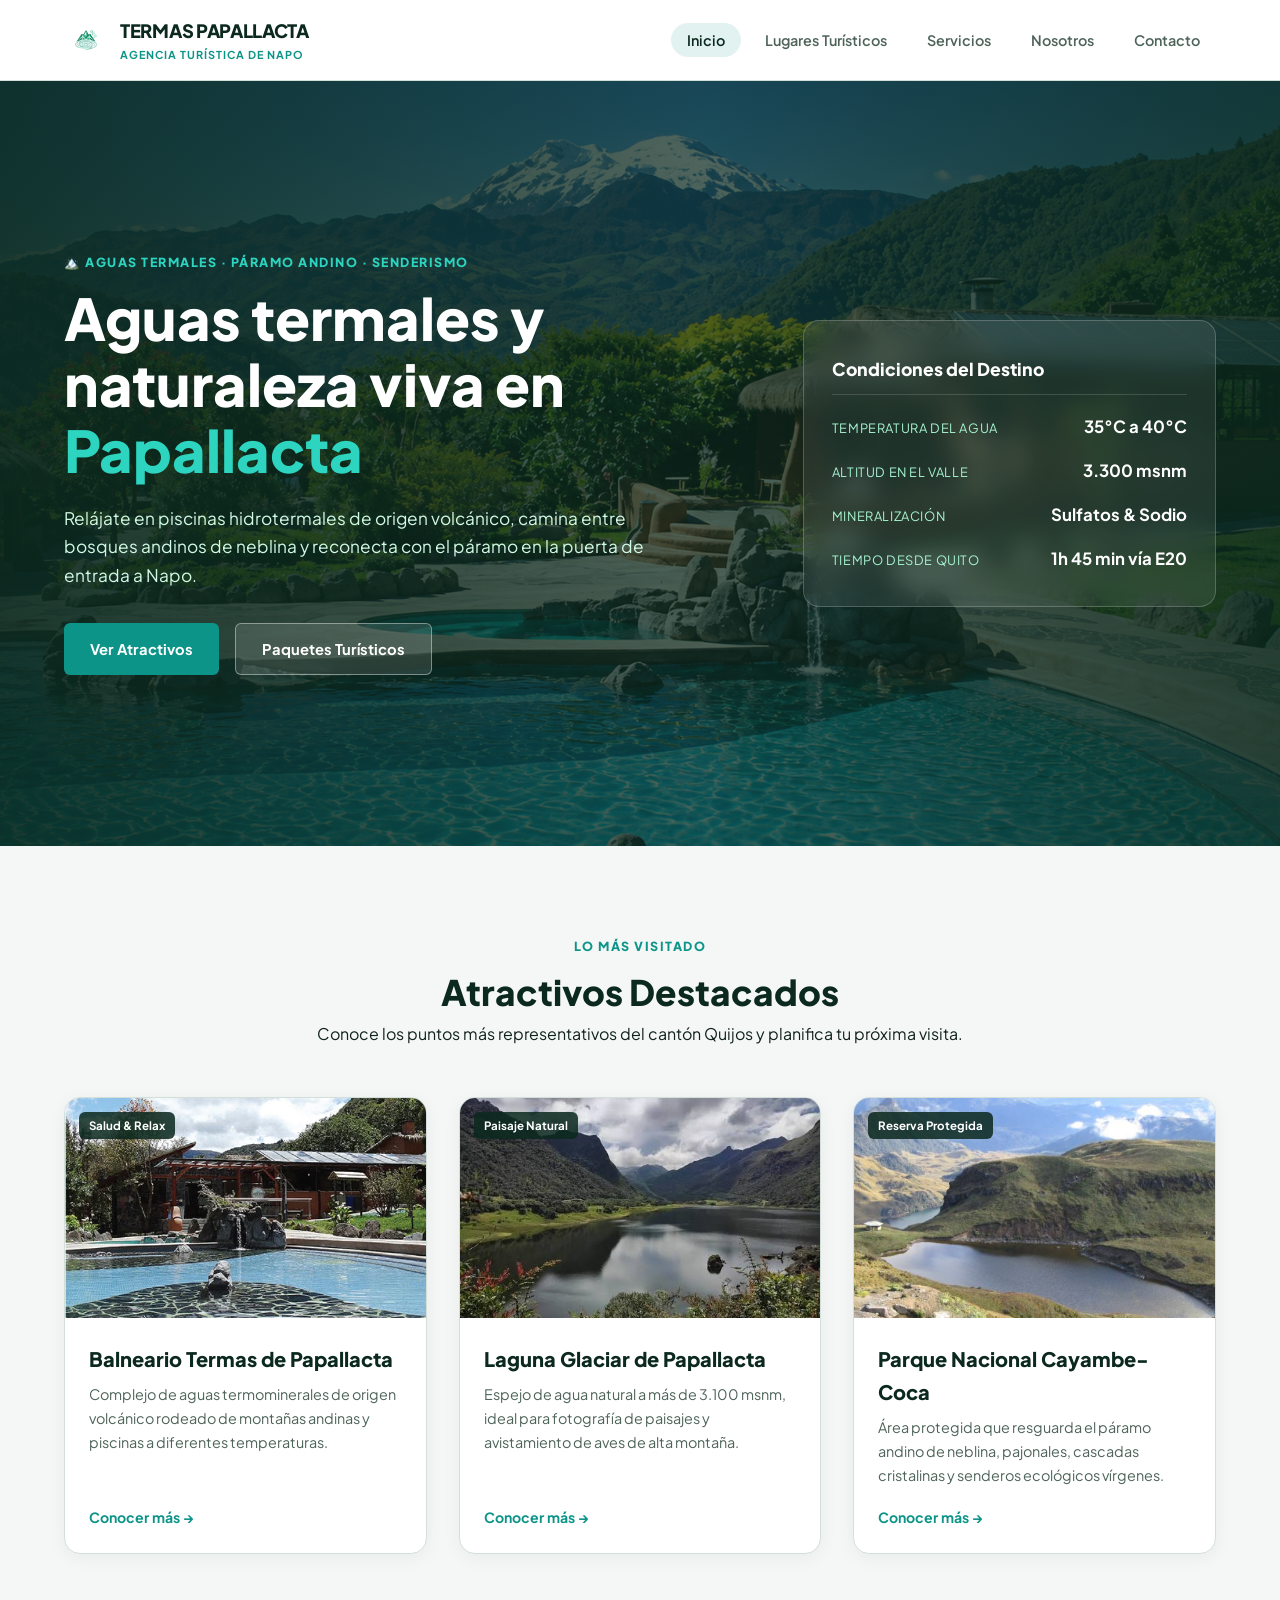
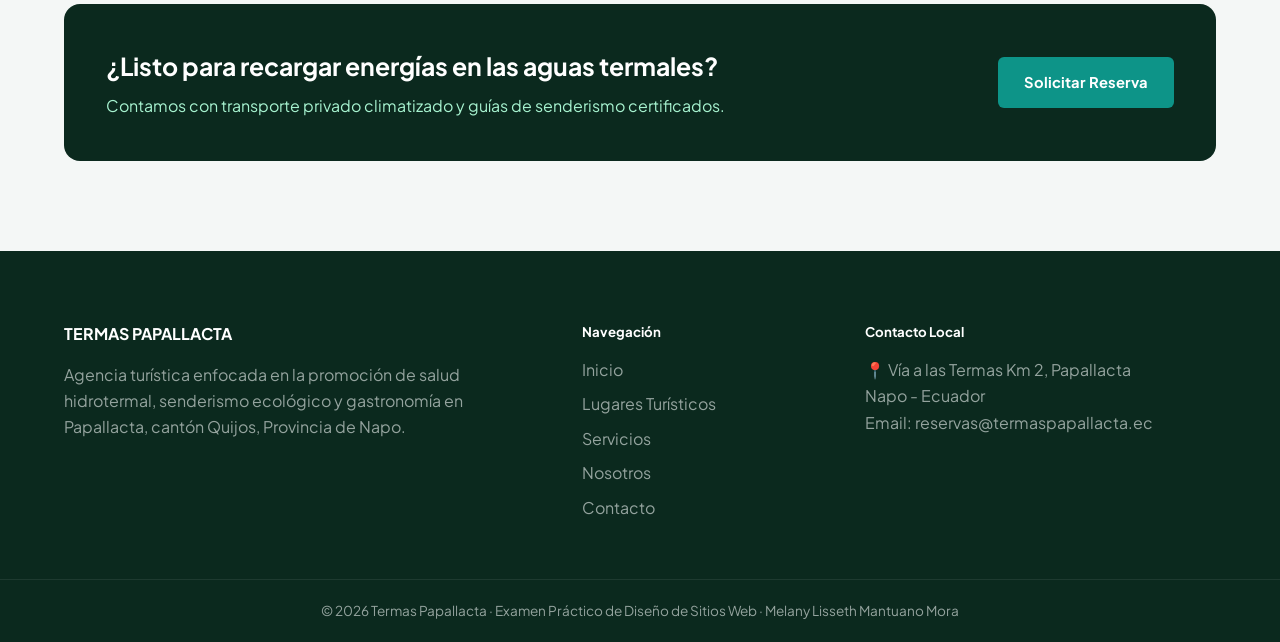
==== index.html @ b857a9cc "SUBIR PAG" ====
<!DOCTYPE html>
<html lang="es">
<head>
  <meta charset="UTF-8">
  <meta name="viewport" content="width=device-width, initial-scale=1.0">
  <title>Termas Papallacta | Agencia Turística Oficial</title>
  <link rel="icon" type="image/png" href="images/logo.png">
  <link rel="stylesheet" href="css/styles.css">
  <link rel="preconnect" href="https://fonts.googleapis.com">
  <link rel="preconnect" href="https://fonts.gstatic.com" crossorigin>
  <link href="https://fonts.googleapis.com/css2?family=Plus+Jakarta+Sans:wght@400;500;600;700;800&display=swap" rel="stylesheet">
</head>
<body>

  <header class="top-navigation-bar">
    <div class="nav-layout">
      <a href="index.html" class="brand-identity">
        <img src="images/logo.png" alt="Termas Papallacta Logo">
        <div class="brand-title-group">
          <strong>TERMAS PAPALLACTA</strong>
          <span>AGENCIA TURÍSTICA DE NAPO</span>
        </div>
      </a>

      <!-- NOMBRES OFICIALES SEGÚN RÚBRICA -->
      <nav>
        <ul class="nav-standard-list">
          <li><a href="index.html" class="nav-standard-item is-current">Inicio</a></li>
          <li><a href="destinos.html" class="nav-standard-item">Lugares Turísticos</a></li>
          <li><a href="servicios.html" class="nav-standard-item">Servicios</a></li>
          <li><a href="nosotros.html" class="nav-standard-item">Nosotros</a></li>
          <li><a href="contacto.html" class="nav-standard-item">Contacto</a></li>
        </ul>
      </nav>
    </div>
  </header>

  <main>
    <section class="hero-andes">
      <div class="main-wrapper">
        <div class="hero-two-columns">
          
          <div>
            <span class="hero-badge-pill">🏔️ Aguas Termales · Páramo Andino · Senderismo</span>
            <h1 class="hero-main-title">Aguas termales y naturaleza viva en <span>Papallacta</span></h1>
            <p class="hero-lead-text">
              Relájate en piscinas hidrotermales de origen volcánico, camina entre bosques andinos de neblina y reconecta con el páramo en la puerta de entrada a Napo.
            </p>
            <div class="hero-button-group">
              <a href="destinos.html" class="btn-primary-teal">Ver Atractivos</a>
              <a href="servicios.html" class="btn-outline-frost">Paquetes Turísticos</a>
            </div>
          </div>

          <!-- PANEL LATERAL CLIMÁTICO (DISEÑO DIFERENCIADO) -->
          <aside class="climate-slate-panel">
            <h4>Condiciones del Destino</h4>
            <div class="climate-stat-line">
              <span class="stat-descriptor">Temperatura del Agua</span>
              <span class="stat-numeric">35°C a 40°C</span>
            </div>
            <div class="climate-stat-line">
              <span class="stat-descriptor">Altitud en el Valle</span>
              <span class="stat-numeric">3.300 msnm</span>
            </div>
            <div class="climate-stat-line">
              <span class="stat-descriptor">Mineralización</span>
              <span class="stat-numeric">Sulfatos & Sodio</span>
            </div>
            <div class="climate-stat-line">
              <span class="stat-descriptor">Tiempo desde Quito</span>
              <span class="stat-numeric">1h 45 min vía E20</span>
            </div>
          </aside>

        </div>
      </div>
    </section>

    <!-- SECCIÓN DE ATRACTIVOS DESTACADOS -->
    <section class="featured-home-section">
      <div class="main-wrapper">
        <div class="text-center">
          <span class="section-tagline">Lo más visitado</span>
          <h2 class="section-primary-heading">Atractivos Destacados</h2>
          <p>Conoce los puntos más representativos del cantón Quijos y planifica tu próxima visita.</p>
        </div>

        <div class="featured-three-grid">
          <article class="featured-clean-card">
            <div class="card-top-image">
              <img src="images/destino1.webp" alt="Termas de Papallacta">
              <span class="card-pill-tag">Salud & Relax</span>
            </div>
            <div class="card-inner-text">
              <h3>Balneario Termas de Papallacta</h3>
              <p>Complejo de aguas termominerales de origen volcánico rodeado de montañas andinas y piscinas a diferentes temperaturas.</p>
              <a href="destinos.html" class="card-link-action">Conocer más &rarr;</a>
            </div>
          </article>

          <article class="featured-clean-card">
            <div class="card-top-image">
              <img src="images/destino2.webp" alt="Laguna de Papallacta">
              <span class="card-pill-tag">Paisaje Natural</span>
            </div>
            <div class="card-inner-text">
              <h3>Laguna Glaciar de Papallacta</h3>
              <p>Espejo de agua natural a más de 3.100 msnm, ideal para fotografía de paisajes y avistamiento de aves de alta montaña.</p>
              <a href="destinos.html" class="card-link-action">Conocer más &rarr;</a>
            </div>
          </article>

          <article class="featured-clean-card">
            <div class="card-top-image">
              <img src="images/destino4.webp" alt="Parque Nacional Cayambe-Coca">
              <span class="card-pill-tag">Reserva Protegida</span>
            </div>
            <div class="card-inner-text">
              <h3>Parque Nacional Cayambe-Coca</h3>
              <p>Área protegida que resguarda el páramo andino de neblina, pajonales, cascadas cristalinas y senderos ecológicos vírgenes.</p>
              <a href="destinos.html" class="card-link-action">Conocer más &rarr;</a>
            </div>
          </article>
        </div>

        <div class="andes-cta-strip">
          <div>
            <h3>¿Listo para recargar energías en las aguas termales?</h3>
            <p>Contamos con transporte privado climatizado y guías de senderismo certificados.</p>
          </div>
          <a href="contacto.html" class="btn-primary-teal">Solicitar Reserva</a>
        </div>
      </div>
    </section>
  </main>

  <footer class="main-site-footer">
    <div class="main-wrapper footer-tri-grid">
      <div>
        <h4>TERMAS PAPALLACTA</h4>
        <p>Agencia turística enfocada en la promoción de salud hidrotermal, senderismo ecológico y gastronomía en Papallacta, cantón Quijos, Provincia de Napo.</p>
      </div>

      <div>
        <h5>Navegación</h5>
        <ul>
          <li><a href="index.html">Inicio</a></li>
          <li><a href="destinos.html">Lugares Turísticos</a></li>
          <li><a href="servicios.html">Servicios</a></li>
          <li><a href="nosotros.html">Nosotros</a></li>
          <li><a href="contacto.html">Contacto</a></li>
        </ul>
      </div>

      <div>
        <h5>Contacto Local</h5>
        <p>📍 Vía a las Termas Km 2, Papallacta</p>
        <p>Napo - Ecuador</p>
        <p>Email: reservas@termaspapallacta.ec</p>
      </div>
    </div>

    <div class="footer-copyright-bar">
      <div class="main-wrapper">
        <p>&copy; 2026 Termas Papallacta · Examen Práctico de Diseño de Sitios Web · Melany Lisseth Mantuano Mora</p>
      </div>
    </div>
  </footer>

</body>
</html>
---- css/styles.css ----
/* ===================================================
   SISTEMA VISUAL: PAPALLACTA TERMAL & ANDES
   Paleta: Bosque de Páramo, Turquesa Volcánico y Piedra
   =================================================== */
:root {
  --andes-dark: #0b291e;
  --andes-surface: #134332;
  --teal-mineral: #0d9488;
  --teal-glow: #2dd4bf;
  --mist-light: #f4f7f6;
  --card-white: #ffffff;
  --text-lead: #11221b;
  --text-muted: #4e6359;
  --line-soft: #d3dfd9;
  
  --shadow-subtle: 0 4px 18px rgba(11, 41, 30, 0.05);
  --shadow-hover: 0 16px 36px rgba(11, 41, 30, 0.12);

  --round-sm: 6px;
  --round-box: 16px;
  --round-pill: 999px;
  --font-base: 'Plus Jakarta Sans', system-ui, -apple-system, sans-serif;
}

*, *::before, *::after {
  box-sizing: border-box;
  margin: 0;
  padding: 0;
}

html {
  scroll-behavior: smooth;
}

body {
  font-family: var(--font-base);
  background-color: var(--mist-light);
  color: var(--text-lead);
  line-height: 1.65;
}

img {
  max-width: 100%;
  height: auto;
  display: block;
}

a {
  text-decoration: none;
  color: inherit;
  transition: all 0.25s ease;
}

ul {
  list-style: none;
}

.main-wrapper {
  width: 90%;
  max-width: 1200px;
  margin: 0 auto;
}

.text-center {
  text-align: center;
}

/* NAVEGACIÓN ESTÁNDAR LIMPIA */
.top-navigation-bar {
  background: rgba(255, 255, 255, 0.95);
  backdrop-filter: blur(10px);
  border-bottom: 1px solid var(--line-soft);
  position: sticky;
  top: 0;
  z-index: 1000;
}

.nav-layout {
  max-width: 1200px;
  margin: 0 auto;
  padding: 16px 24px;
  display: flex;
  justify-content: space-between;
  align-items: center;
}

.brand-identity {
  display: flex;
  align-items: center;
  gap: 12px;
}

.brand-identity img {
  width: 44px;
  height: 44px;
  object-fit: contain;
}

.brand-title-group {
  display: flex;
  flex-direction: column;
}

.brand-title-group strong {
  font-size: 1.15rem;
  font-weight: 800;
  color: var(--andes-dark);
  letter-spacing: -0.3px;
}

.brand-title-group span {
  font-size: 0.68rem;
  font-weight: 700;
  color: var(--teal-mineral);
  letter-spacing: 1px;
}

.nav-standard-list {
  display: flex;
  align-items: center;
  gap: 8px;
}

.nav-standard-item {
  font-size: 0.9rem;
  font-weight: 600;
  color: var(--text-muted);
  padding: 8px 16px;
  border-radius: var(--round-pill);
  transition: all 0.2s ease;
}

.nav-standard-item:hover,
.nav-standard-item.is-current {
  color: var(--andes-dark);
  background-color: rgba(13, 148, 136, 0.12);
}

/* BOTONES */
.btn-primary-teal {
  display: inline-flex;
  align-items: center;
  justify-content: center;
  background-color: var(--teal-mineral);
  color: #ffffff;
  font-weight: 700;
  font-size: 0.92rem;
  padding: 13px 26px;
  border-radius: var(--round-sm);
  border: none;
  cursor: pointer;
  transition: all 0.25s ease;
}

.btn-primary-teal:hover {
  background-color: #0b7a70;
  transform: translateY(-2px);
  box-shadow: 0 6px 18px rgba(13, 148, 136, 0.35);
}

.btn-outline-frost {
  display: inline-flex;
  align-items: center;
  justify-content: center;
  background: rgba(255, 255, 255, 0.12);
  color: #ffffff;
  border: 1px solid rgba(255, 255, 255, 0.4);
  font-weight: 700;
  font-size: 0.92rem;
  padding: 13px 26px;
  border-radius: var(--round-sm);
  transition: all 0.25s ease;
}

.btn-outline-frost:hover {
  background: #ffffff;
  color: var(--andes-dark);
}

/* HERO ASIMÉTRICO (SPLIT GRID) */
.hero-andes {
  position: relative;
  min-height: 85vh;
  background: 
    linear-gradient(90deg, rgba(11, 41, 30, 0.92) 0%, rgba(11, 41, 30, 0.72) 55%, rgba(11, 41, 30, 0.88) 100%),
    url('../images/hero.webp') center/cover no-repeat;
  display: flex;
  align-items: center;
  color: #ffffff;
  padding: 80px 0;
}

.hero-two-columns {
  display: grid;
  grid-template-columns: 1.25fr 0.75fr;
  gap: 50px;
  align-items: center;
}

.hero-badge-pill {
  font-size: 0.78rem;
  font-weight: 800;
  color: var(--teal-glow);
  text-transform: uppercase;
  letter-spacing: 1.5px;
  display: block;
  margin-bottom: 12px;
}

.hero-main-title {
  font-size: clamp(2.3rem, 4.5vw, 3.6rem);
  font-weight: 800;
  line-height: 1.15;
  margin-bottom: 20px;
}

.hero-main-title span {
  color: var(--teal-glow);
}

.hero-lead-text {
  font-size: 1.08rem;
  color: #d1fae5;
  margin-bottom: 34px;
  max-width: 580px;
}

.hero-button-group {
  display: flex;
  gap: 16px;
  flex-wrap: wrap;
}

/* FICHA TÉCNICA CLIMÁTICA EN EL HERO */
.climate-slate-panel {
  background: rgba(255, 255, 255, 0.08);
  border: 1px solid rgba(255, 255, 255, 0.2);
  backdrop-filter: blur(12px);
  -webkit-backdrop-filter: blur(12px);
  border-radius: var(--round-box);
  padding: 34px 28px;
}

.climate-slate-panel h4 {
  font-size: 1.1rem;
  font-weight: 800;
  margin-bottom: 18px;
  padding-bottom: 10px;
  border-bottom: 1px solid rgba(255, 255, 255, 0.15);
  color: #ffffff;
}

.climate-stat-line {
  display: flex;
  justify-content: space-between;
  align-items: baseline;
  margin-bottom: 16px;
}

.climate-stat-line:last-child {
  margin-bottom: 0;
}

.stat-descriptor {
  font-size: 0.8rem;
  color: #a7f3d0;
  text-transform: uppercase;
  letter-spacing: 0.6px;
}

.stat-numeric {
  font-size: 1.05rem;
  font-weight: 700;
  color: #ffffff;
}

/* CABECERAS DE PÁGINAS INTERNAS */
.page-banner-andes {
  background: linear-gradient(135deg, var(--andes-dark) 0%, var(--andes-surface) 100%);
  color: #ffffff;
  padding: 70px 0;
  text-align: center;
}

.page-banner-andes h1 {
  font-size: clamp(2rem, 4vw, 2.8rem);
  font-weight: 800;
  margin: 8px 0 12px 0;
}

.page-banner-andes p {
  color: #ccfbf1;
  max-width: 660px;
  margin: 0 auto;
  font-size: 1rem;
}

.section-tagline {
  font-size: 0.78rem;
  font-weight: 800;
  text-transform: uppercase;
  letter-spacing: 1.5px;
  color: var(--teal-mineral);
  display: block;
  margin-bottom: 6px;
}

.section-primary-heading {
  font-size: 2.2rem;
  font-weight: 800;
  color: var(--andes-dark);
}

/* HOME: ATRACTIVOS DESTACADOS */
.featured-home-section {
  padding: 90px 0;
}

.featured-three-grid {
  display: grid;
  grid-template-columns: repeat(auto-fit, minmax(320px, 1fr));
  gap: 32px;
  margin: 50px 0;
}

.featured-clean-card {
  background: var(--card-white);
  border: 1px solid var(--line-soft);
  border-radius: var(--round-box);
  overflow: hidden;
  box-shadow: var(--shadow-subtle);
  display: flex;
  flex-direction: column;
  transition: transform 0.25s ease;
}

.featured-clean-card:hover {
  transform: translateY(-6px);
  box-shadow: var(--shadow-hover);
}

.card-top-image {
  height: 220px;
  position: relative;
  overflow: hidden;
}

.card-top-image img {
  width: 100%;
  height: 100%;
  object-fit: cover;
}

.card-pill-tag {
  position: absolute;
  top: 14px;
  left: 14px;
  background: rgba(11, 41, 30, 0.85);
  color: #ffffff;
  font-size: 0.72rem;
  font-weight: 700;
  padding: 4px 10px;
  border-radius: var(--round-sm);
}

.card-inner-text {
  padding: 24px;
  display: flex;
  flex-direction: column;
  flex-grow: 1;
}

.card-inner-text h3 {
  font-size: 1.25rem;
  font-weight: 800;
  color: var(--andes-dark);
  margin-bottom: 8px;
}

.card-inner-text p {
  font-size: 0.9rem;
  color: var(--text-muted);
  margin-bottom: 18px;
  flex-grow: 1;
}

.card-link-action {
  font-size: 0.88rem;
  font-weight: 700;
  color: var(--teal-mineral);
}

/* BANNER CTA */
.andes-cta-strip {
  background: var(--andes-dark);
  color: #ffffff;
  padding: 42px;
  border-radius: var(--round-box);
  display: flex;
  justify-content: space-between;
  align-items: center;
  flex-wrap: wrap;
  gap: 20px;
}

.andes-cta-strip h3 {
  font-size: 1.55rem;
  margin-bottom: 6px;
}

.andes-cta-strip p {
  color: #a7f3d0;
}

/* PÁGINA 2: LUGARES TURÍSTICOS (TIRAS HORIZONTALES) */
.places-directory-section {
  padding: 85px 0;
}

.horizontal-places-stack {
  display: flex;
  flex-direction: column;
  gap: 30px;
}

.horizontal-place-card {
  background: var(--card-white);
  border: 1px solid var(--line-soft);
  border-radius: var(--round-box);
  overflow: hidden;
  display: grid;
  grid-template-columns: 340px 1fr;
  box-shadow: var(--shadow-subtle);
  transition: transform 0.25s ease;
}

.horizontal-place-card:hover {
  transform: translateY(-4px);
  box-shadow: var(--shadow-hover);
}

.place-image-frame {
  height: 100%;
  min-height: 240px;
  position: relative;
}

.place-image-frame img {
  width: 100%;
  height: 100%;
  object-fit: cover;
}

.place-altitude-chip {
  position: absolute;
  bottom: 14px;
  left: 14px;
  background: rgba(11, 41, 30, 0.85);
  color: var(--teal-glow);
  font-size: 0.72rem;
  font-weight: 700;
  padding: 4px 10px;
  border-radius: var(--round-sm);
}

.place-detail-content {
  padding: 30px;
  display: flex;
  flex-direction: column;
  justify-content: center;
}

.place-detail-content h3 {
  font-size: 1.3rem;
  font-weight: 800;
  color: var(--andes-dark);
  margin-bottom: 4px;
}

.place-geo-reference {
  font-size: 0.85rem;
  color: var(--teal-mineral);
  font-weight: 600;
  margin-bottom: 12px;
}

.place-narrative {
  font-size: 0.92rem;
  color: var(--text-muted);
  margin-bottom: 16px;
}

.place-highlight-activity {
  background: #f0fdf4;
  border-left: 3px solid var(--teal-mineral);
  padding: 10px 14px;
  font-size: 0.85rem;
  margin-bottom: 20px;
  border-radius: 0 var(--round-sm) var(--round-sm) 0;
}

.place-highlight-activity strong {
  color: var(--andes-dark);
}

.place-action-button {
  align-self: flex-start;
  padding: 9px 20px;
  font-size: 0.85rem;
}

/* PÁGINA 3: SERVICIOS / PAQUETES TURÍSTICOS */
.services-catalog-section {
  padding: 85px 0;
}

.packages-clean-grid {
  display: grid;
  grid-template-columns: repeat(auto-fit, minmax(260px, 1fr));
  gap: 26px;
}

.package-item-card {
  background: var(--card-white);
  border: 1px solid var(--line-soft);
  border-radius: var(--round-box);
  padding: 32px 24px;
  display: flex;
  flex-direction: column;
  justify-content: space-between;
  box-shadow: var(--shadow-subtle);
  position: relative;
  transition: transform 0.25s ease;
}

.package-item-card:hover {
  transform: translateY(-6px);
}

.package-item-card.is-featured {
  border: 2px solid var(--teal-mineral);
}

.package-featured-flag {
  position: absolute;
  top: -12px;
  left: 24px;
  background: var(--teal-mineral);
  color: #ffffff;
  font-size: 0.72rem;
  font-weight: 800;
  padding: 3px 12px;
  border-radius: var(--round-sm);
  text-transform: uppercase;
}

.package-type-header {
  font-size: 0.72rem;
  font-weight: 800;
  color: var(--teal-mineral);
  text-transform: uppercase;
  letter-spacing: 0.8px;
  display: block;
  margin-bottom: 4px;
}

.package-item-card h3 {
  font-size: 1.25rem;
  font-weight: 800;
  color: var(--andes-dark);
  margin-bottom: 14px;
}

.package-rate {
  font-size: 1.8rem;
  font-weight: 800;
  color: var(--andes-dark);
  margin-bottom: 14px;
}

.package-rate span {
  font-size: 0.85rem;
  font-weight: 600;
  color: var(--text-muted);
}

.package-summary {
  font-size: 0.88rem;
  color: var(--text-muted);
  margin-bottom: 20px;
}

.package-bullet-list {
  margin-bottom: 24px;
}

.package-bullet-list li {
  font-size: 0.85rem;
  margin-bottom: 8px;
  padding-left: 18px;
  position: relative;
  color: var(--text-lead);
}

.package-bullet-list li::before {
  content: '✓';
  position: absolute;
  left: 0;
  color: var(--teal-mineral);
  font-weight: 800;
}

/* PÁGINA 4: NOSOTROS */
.about-heritage-section {
  padding: 85px 0;
}

.heritage-story-block {
  max-width: 840px;
  margin: 0 auto 60px auto;
  background: var(--card-white);
  border: 1px solid var(--line-soft);
  border-radius: var(--round-box);
  padding: 40px;
  box-shadow: var(--shadow-subtle);
}

.heritage-story-block h2 {
  font-size: 2rem;
  font-weight: 800;
  color: var(--andes-dark);
  margin-bottom: 14px;
}

.heritage-story-block p {
  font-size: 0.98rem;
  color: var(--text-muted);
  margin-bottom: 16px;
}

.pillars-three-grid {
  display: grid;
  grid-template-columns: repeat(auto-fit, minmax(300px, 1fr));
  gap: 28px;
}

.pillar-box {
  background: var(--card-white);
  border: 1px solid var(--line-soft);
  border-radius: var(--round-box);
  padding: 30px;
}

.pillar-box h3 {
  font-size: 1.25rem;
  font-weight: 800;
  color: var(--andes-dark);
  margin-bottom: 10px;
}

.pillar-box p {
  font-size: 0.9rem;
  color: var(--text-muted);
}

.reasons-sub-panel {
  background: var(--card-white);
  border-top: 1px solid var(--line-soft);
  padding: 85px 0;
}

.reasons-four-grid {
  display: grid;
  grid-template-columns: repeat(auto-fit, minmax(240px, 1fr));
  gap: 24px;
  margin-top: 40px;
}

.reason-card-item {
  background: var(--mist-light);
  border: 1px solid var(--line-soft);
  border-radius: var(--round-box);
  padding: 26px;
}

.reason-card-item strong {
  color: var(--teal-mineral);
  font-size: 1.6rem;
  display: block;
  margin-bottom: 6px;
}

.reason-card-item h4 {
  font-size: 1.1rem;
  font-weight: 800;
  color: var(--andes-dark);
  margin-bottom: 8px;
}

.reason-card-item p {
  font-size: 0.88rem;
  color: var(--text-muted);
}

/* PÁGINA 5: CONTACTO / RESERVA (100% HTML5) */
.contact-modular-section {
  padding: 85px 0;
}

.contact-layout-split {
  display: grid;
  grid-template-columns: 0.8fr 1.2fr;
  gap: 40px;
  align-items: flex-start;
}

.agency-info-tile {
  background: var(--card-white);
  border: 1px solid var(--line-soft);
  border-radius: var(--round-box);
  padding: 30px;
  margin-bottom: 16px;
}

.agency-info-tile h4 {
  font-size: 1.1rem;
  font-weight: 800;
  color: var(--andes-dark);
  margin-bottom: 6px;
}

.agency-info-tile p {
  font-size: 0.9rem;
  color: var(--text-muted);
}

.contact-form-sheet {
  background: var(--card-white);
  border: 1px solid var(--line-soft);
  border-radius: var(--round-box);
  padding: 38px;
  box-shadow: var(--shadow-subtle);
}

.form-duo-row {
  display: flex;
  gap: 18px;
}

.field-container {
  margin-bottom: 20px;
  flex: 1;
}

.field-container label {
  display: block;
  font-size: 0.85rem;
  font-weight: 700;
  color: var(--andes-dark);
  margin-bottom: 6px;
}

.field-container input,
.field-container select,
.field-container textarea {
  width: 100%;
  padding: 12px 14px;
  border: 1px solid var(--line-soft);
  border-radius: var(--round-sm);
  font-family: var(--font-base);
  font-size: 0.9rem;
  background: #fdfdfd;
}

.field-container input:focus,
.field-container select:focus,
.field-container textarea:focus {
  outline: none;
  border-color: var(--teal-mineral);
  box-shadow: 0 0 0 3px rgba(13, 148, 136, 0.15);
}

/* FOOTER */
.main-site-footer {
  background: var(--andes-dark);
  color: #94a39e;
  padding: 70px 0 0 0;
}

.footer-tri-grid {
  display: grid;
  grid-template-columns: 2fr 1fr 1.5fr;
  gap: 50px;
  padding-bottom: 50px;
}

.footer-tri-grid h4, .footer-tri-grid h5 {
  color: #ffffff;
  margin-bottom: 14px;
}

.footer-tri-grid ul li {
  margin-bottom: 8px;
}

.footer-tri-grid a:hover {
  color: var(--teal-glow);
}

.footer-copyright-bar {
  border-top: 1px solid rgba(255, 255, 255, 0.08);
  padding: 20px 0;
  text-align: center;
  font-size: 0.85rem;
}

/* RESPONSIVE */
@media (max-width: 900px) {
  .nav-layout {
    flex-direction: column;
    gap: 14px;
  }
  .nav-standard-list {
    flex-wrap: wrap;
    justify-content: center;
  }
  .hero-two-columns {
    grid-template-columns: 1fr;
  }
  .horizontal-place-card {
    grid-template-columns: 1fr;
  }
  .place-image-frame {
    height: 220px;
  }
  .contact-layout-split {
    grid-template-columns: 1fr;
  }
  .form-duo-row {
    flex-direction: column;
    gap: 0;
  }
  .footer-tri-grid {
    grid-template-columns: 1fr;
    text-align: center;
  }
}
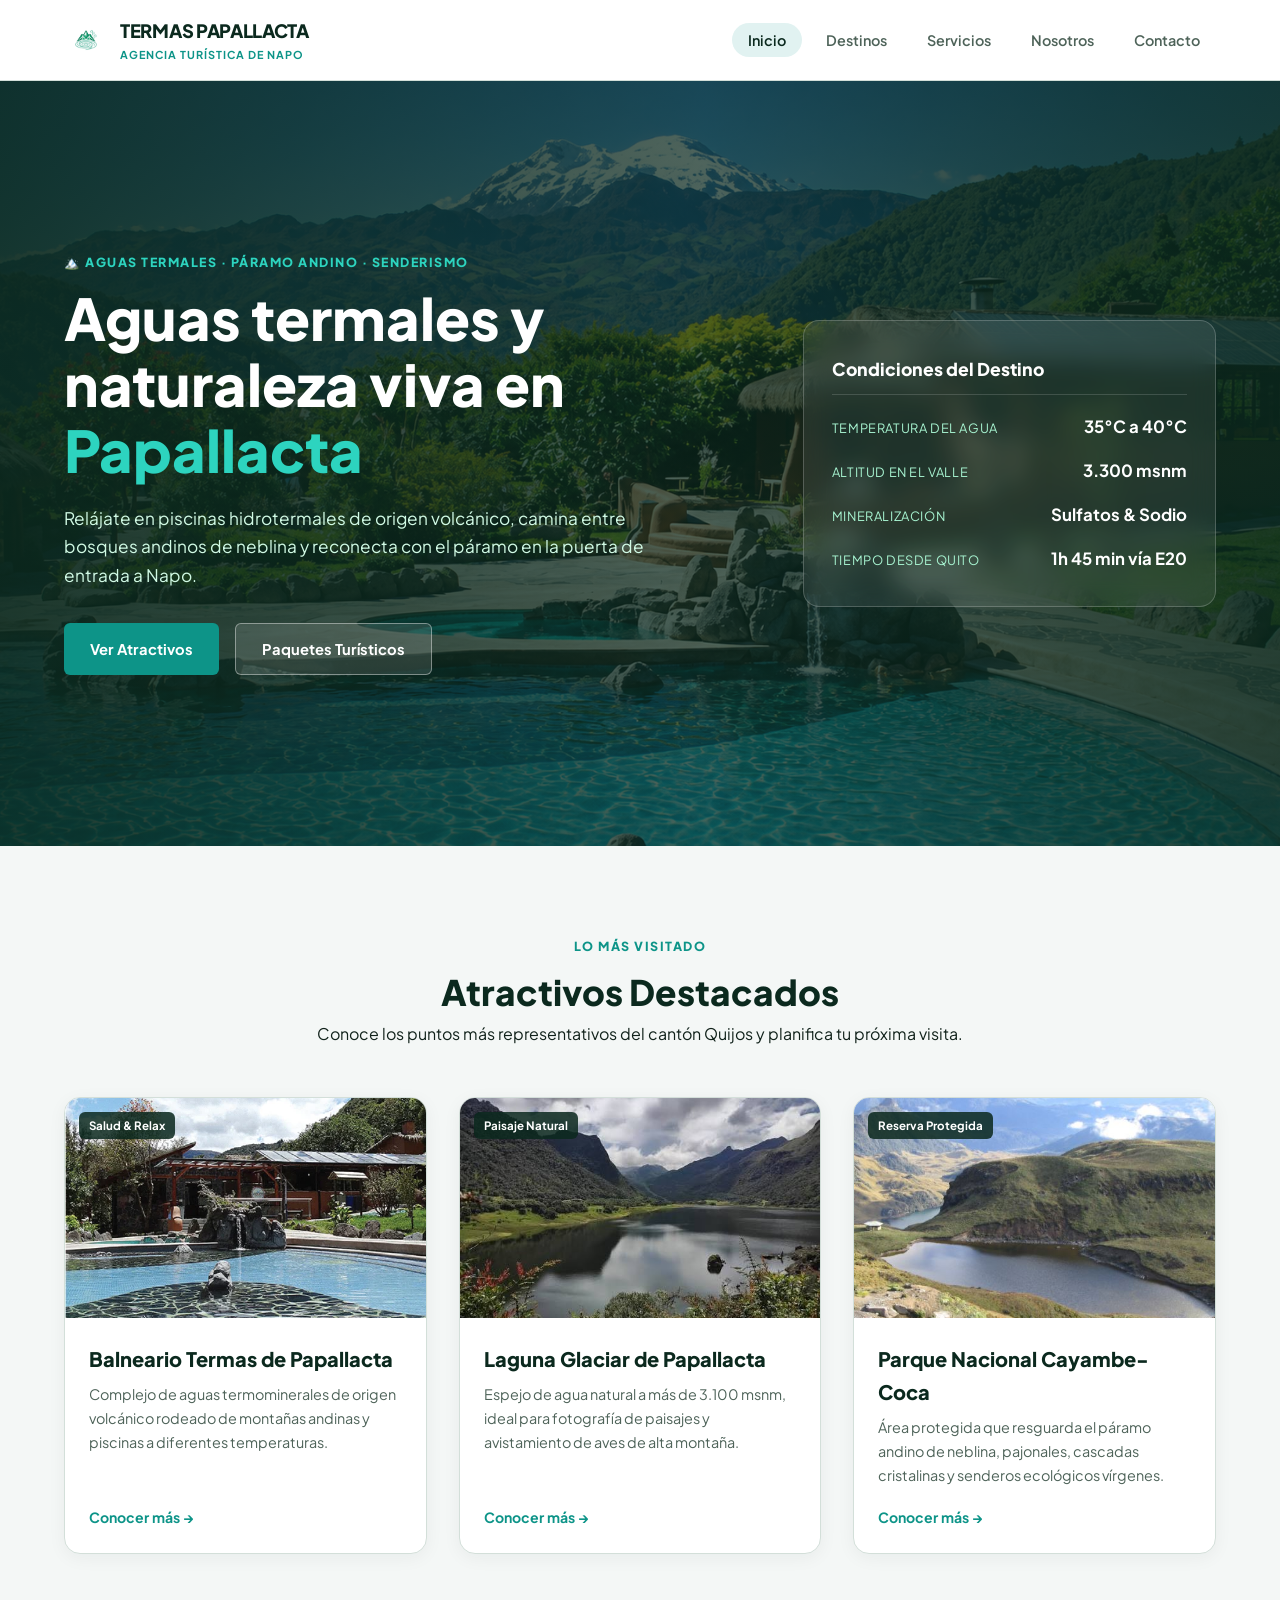
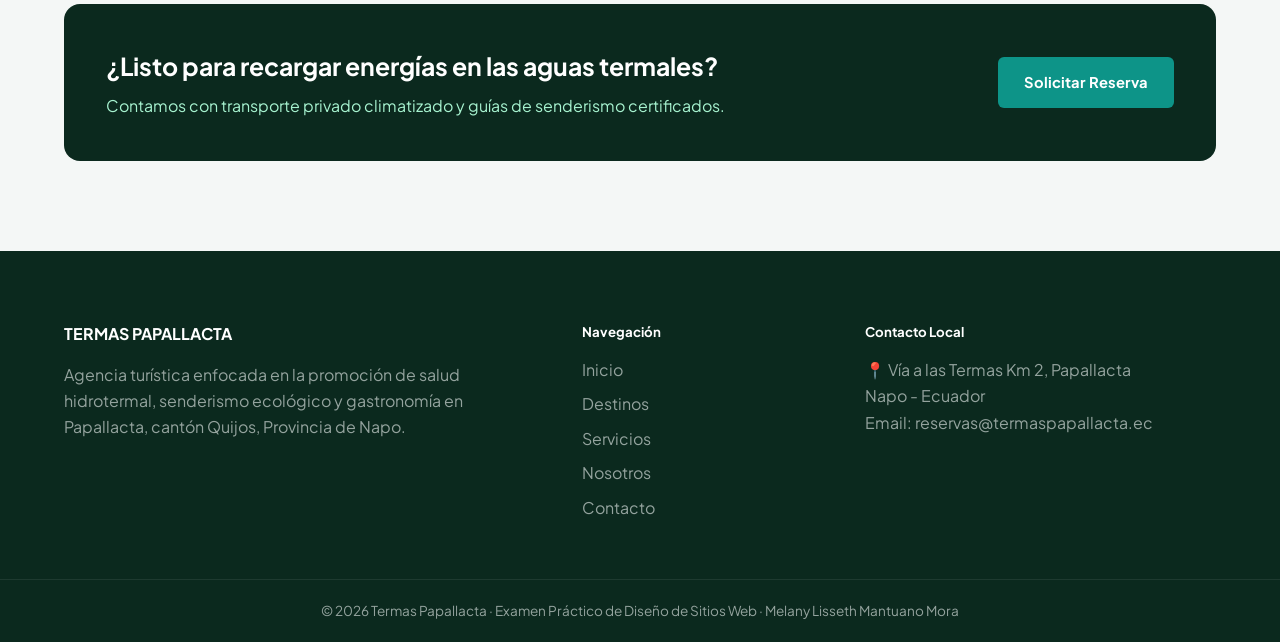
==== commit 7d45abed: "NOMBRES CORREGIDOS" ====
--- a/index.html
+++ b/index.html
@@ -26,7 +26,7 @@
       <nav>
         <ul class="nav-standard-list">
           <li><a href="index.html" class="nav-standard-item is-current">Inicio</a></li>
-          <li><a href="destinos.html" class="nav-standard-item">Lugares Turísticos</a></li>
+          <li><a href="destinos.html" class="nav-standard-item">Destinos</a></li>
           <li><a href="servicios.html" class="nav-standard-item">Servicios</a></li>
           <li><a href="nosotros.html" class="nav-standard-item">Nosotros</a></li>
           <li><a href="contacto.html" class="nav-standard-item">Contacto</a></li>
@@ -146,7 +146,7 @@
         <h5>Navegación</h5>
         <ul>
           <li><a href="index.html">Inicio</a></li>
-          <li><a href="destinos.html">Lugares Turísticos</a></li>
+          <li><a href="destinos.html">Destinos</a></li>
           <li><a href="servicios.html">Servicios</a></li>
           <li><a href="nosotros.html">Nosotros</a></li>
           <li><a href="contacto.html">Contacto</a></li>
